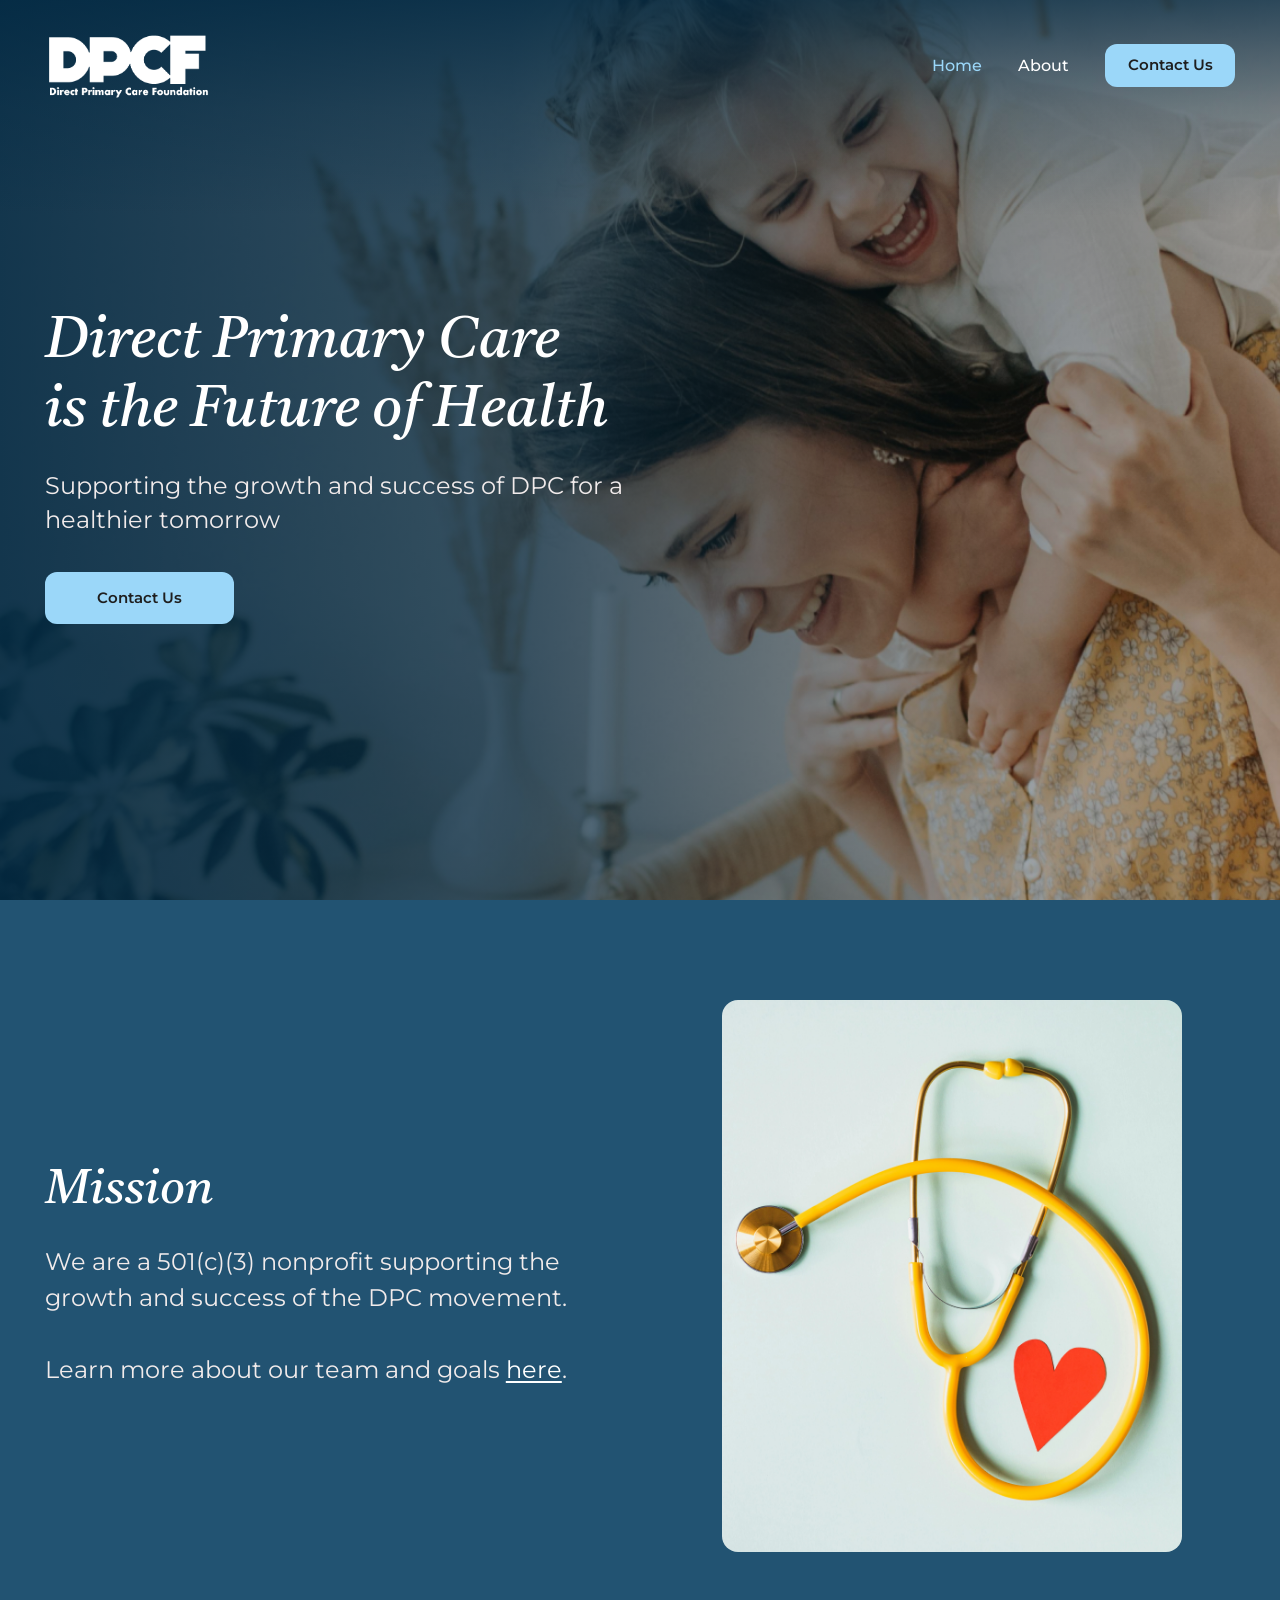
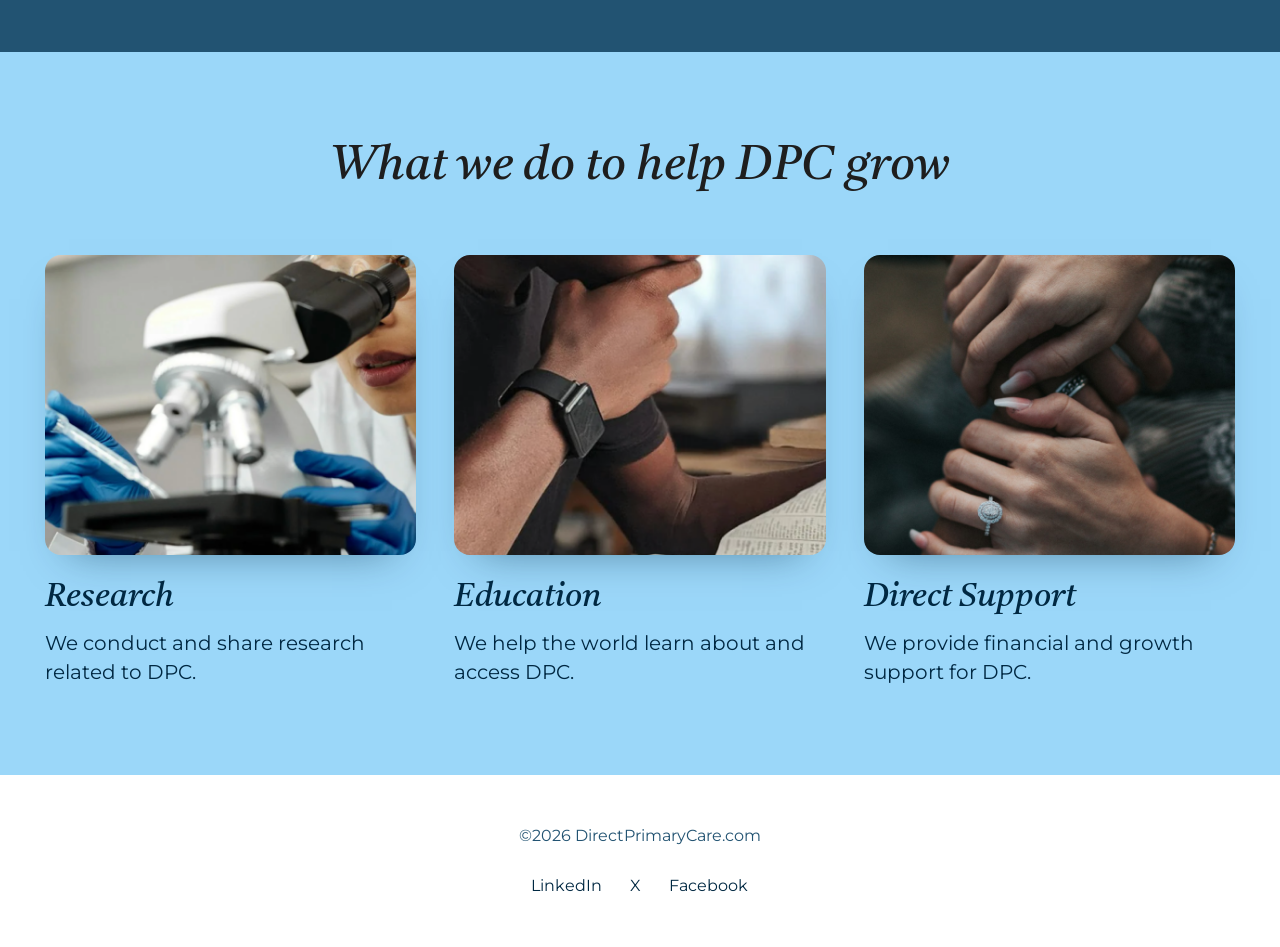
==== index.html @ 8b3974f1 "Direct Primary Care Foundation site (recreated): home + about with leadership Co-Authored-By: Claude" ====
<!DOCTYPE html>
<html lang="en">
<head>
<meta charset="utf-8" />
<meta name="viewport" content="width=device-width, initial-scale=1" />
<title>Direct Primary Care Foundation</title>
<meta name="description" content="The Direct Primary Care Foundation is a 501(c)(3) nonprofit supporting the growth and success of the DPC movement through research, education, and direct support." />
<link rel="icon" type="image/png" href="images/favicon.png" />
<link rel="apple-touch-icon" href="images/favicon.png" />
<link rel="preconnect" href="https://fonts.googleapis.com" />
<link rel="preconnect" href="https://fonts.gstatic.com" crossorigin />
<link href="https://fonts.googleapis.com/css2?family=Castoro:ital@0;1&family=Montserrat:ital,wght@0,300;0,400;0,500;0,600;0,700;1,400&display=swap" rel="stylesheet" />
<link rel="stylesheet" href="styles.css" />
<script>document.documentElement.classList.add('js');</script>
</head>
<body>

<!-- ============================================================ HERO + NAV -->
<section class="hero is-home">
  <header class="nav">
    <div class="container nav-inner">
      <a href="index.html" class="brand" aria-label="Direct Primary Care Foundation home">
        <img src="images/logo-white.png" alt="Direct Primary Care Foundation" />
      </a>
      <nav class="nav-menu" aria-label="Primary">
        <a href="index.html" class="nav-link current">Home</a>
        <a href="about.html" class="nav-link">About</a>
        <a href="mailto:hello@directprimarycare.com" class="button is-small">Contact Us</a>
      </nav>
    </div>
  </header>

  <div class="container" id="top">
    <div class="hero-wrap">
      <h1 class="reveal">Direct Primary Care is the Future of Health</h1>
      <p class="hero-desc reveal">Supporting the growth and success of DPC for a healthier tomorrow</p>
      <a href="mailto:hello@directprimarycare.com" class="button reveal">Contact Us</a>
    </div>
  </div>
</section>

<!-- ============================================================ MISSION -->
<section class="mission" id="mission">
  <div class="container mission-wrap">
    <div class="mission-grid">
      <div class="mission-copy">
        <h2 class="reveal">Mission</h2>
        <p class="reveal">We are a 501(c)(3) nonprofit supporting the growth and success of the DPC movement.<br /><br />Learn more about our team and goals <a href="about.html" class="link">here</a>.</p>
      </div>
      <div class="mission-img-wrap reveal">
        <img src="images/mission-stethoscope.png" alt="A colorful stethoscope arranged around a red paper heart" />
      </div>
    </div>
  </div>
</section>

<!-- ============================================================ WHAT WE DO -->
<section class="wedo">
  <div class="container wedo-wrap">
    <div class="wedo-title reveal">
      <h2>What we do to help DPC grow</h2>
    </div>
    <div class="wedo-grid">
      <article class="card reveal">
        <div class="card-img"><img src="images/card-research.png" alt="A researcher looking through a microscope" /></div>
        <div class="card-body">
          <h3>Research</h3>
          <p>We conduct and share research related to DPC.</p>
        </div>
      </article>
      <article class="card reveal">
        <div class="card-img"><img src="images/card-education.png" alt="Education in direct primary care" /></div>
        <div class="card-body">
          <h3>Education</h3>
          <p>We help the world learn about and access DPC.</p>
        </div>
      </article>
      <article class="card reveal">
        <div class="card-img"><img src="images/card-direct-support.png" alt="Direct support for DPC physicians" /></div>
        <div class="card-body">
          <h3>Direct Support</h3>
          <p>We provide financial and growth support for DPC.</p>
        </div>
      </article>
    </div>
  </div>
</section>

<!-- ============================================================ FOOTER -->
<footer class="footer">
  <div class="container footer-wrap">
    <div class="footer-copy">&copy;<span class="year">2026</span> DirectPrimaryCare.com</div>
    <nav class="footer-menu" aria-label="Social">
      <a href="https://linkedin.com/company/dpcfoundation" target="_blank" rel="noopener" class="footer-link">LinkedIn</a>
      <a href="https://x.com/DPCFoundation" target="_blank" rel="noopener" class="footer-link">X</a>
      <a href="https://www.facebook.com/directprimarycarefoundation" target="_blank" rel="noopener" class="footer-link">Facebook</a>
    </nav>
  </div>
</footer>

<script src="site.js"></script>
</body>
</html>
---- styles.css ----
/* ============================================================
   Direct Primary Care Foundation — shared stylesheet
   Faithful recreation of the original directprimarycare.com.
   Brand palette + Castoro/Montserrat type from the original.
   ============================================================ */
:root {
  --black:      #1e1e1e;
  --blue-shade: #225372;  /* mission section */
  --navy:       #002842;  /* "light-blue" in original: text & links */
  --sky-blue:   #9bd7f9;  /* buttons & section backgrounds */
  --tertiary:   #e7f6ff;  /* pale blue leadership section */
  --white:      #f1ebeb;  /* warm off-white */

  --font-heading: 'Castoro', Georgia, 'Times New Roman', serif;
  --font-body: 'Montserrat', system-ui, -apple-system, 'Segoe UI', Arial, sans-serif;

  --container: 81.25rem;  /* 1300px */
}

*, *::before, *::after { box-sizing: border-box; }
html { -webkit-text-size-adjust: 100%; scroll-behavior: smooth; }
@media (prefers-reduced-motion: reduce) { html { scroll-behavior: auto; } }
body {
  margin: 0;
  font-family: var(--font-body);
  color: var(--navy);
  background: #fff;
  font-size: 1rem;
  line-height: 1.6;
  -webkit-font-smoothing: antialiased;
}
h1, h2, h3 {
  font-family: var(--font-heading);
  font-style: italic;
  font-weight: 400;
  margin: 0;
  line-height: 1.15;
  text-wrap: balance;
}
p { margin: 0; }
img { display: block; max-width: 100%; }
a { color: inherit; text-decoration: none; }
:focus-visible { outline: 3px solid var(--sky-blue); outline-offset: 3px; border-radius: 4px; }

.container { width: 93%; max-width: var(--container); margin-inline: auto; }

/* ---------------- Buttons ---------------- */
.button {
  display: inline-block;
  background: var(--sky-blue);
  color: var(--black);
  font-family: var(--font-body);
  font-size: .95rem;
  font-weight: 600;
  text-align: center;
  border-radius: .75rem;
  padding: .85rem 3.25rem;
  transition: background-color .25s ease, transform .2s ease;
}
.button:hover { background: var(--white); transform: translateY(-2px); }
.button.is-small { padding: .6rem 1.4rem; }

/* ============================================================ NAV */
.nav { position: absolute; top: 0; left: 0; right: 0; z-index: 20; }
.nav-inner {
  display: flex; align-items: center; justify-content: space-between;
  gap: 1.5rem; padding-top: 2rem; padding-bottom: 1rem;
}
.brand img { width: 168px; height: auto; }
.nav-menu { display: flex; align-items: center; gap: 2.25rem; }
.nav-link { color: #fff; font-size: 1rem; font-weight: 500; transition: color .25s ease; }
.nav-link:hover, .nav-link.current { color: var(--sky-blue); }
@media (max-width: 600px) {
  .brand img { width: 132px; }
  .nav-menu { gap: 1.1rem; }
  .nav-link { font-size: .9rem; }
  .nav .button { padding: .55rem 1.1rem; }
}

/* ============================================================ HERO (shared) */
.hero {
  position: relative;
  min-height: 100vh;
  background-position: 72% center;
  background-repeat: no-repeat;
  background-size: cover;
  overflow: hidden;
  display: flex;
  align-items: center;
}
/* Navy scrims: a top band keeps the white logo/nav legible, a left wash
   keeps the headline legible over the photo. */
.hero::before {
  content: "";
  position: absolute; inset: 0;
  background:
    linear-gradient(180deg,
      rgba(0,40,66,.72) 0%,
      rgba(0,40,66,.28) 12%,
      rgba(0,40,66,0) 24%),
    linear-gradient(90deg,
      rgba(0,40,66,.88) 0%,
      rgba(0,40,66,.66) 40%,
      rgba(0,40,66,.22) 68%,
      rgba(0,40,66,0) 100%);
}
.hero .container { position: relative; z-index: 2; }
.hero-wrap { padding-top: 9rem; padding-bottom: 7rem; max-width: 52rem; }
.hero h1 { color: #fff; font-size: clamp(2.4rem, 6vw, 3.625rem); line-height: 1.18; }
.hero-desc {
  color: var(--white);
  font-size: clamp(1.15rem, 2.2vw, 1.5rem);
  line-height: 1.4;
  margin-top: 1.5rem;
  max-width: 40rem;
}
.hero-wrap .button { margin-top: 2.25rem; }

/* Home hero photo */
.hero.is-home { background-image: url("images/hero.png"); }

/* About hero photo — shorter subpage hero over a darker image */
.hero.is-about {
  background-image: url("images/about-hero.png");
  min-height: 68vh;
  background-position: 60% center;
}
.hero.is-about::before {
  background:
    linear-gradient(180deg, rgba(0,40,66,.60) 0%, rgba(0,40,66,.2) 14%, rgba(0,40,66,0) 26%),
    linear-gradient(90deg, rgba(0,40,66,.80) 0%, rgba(0,40,66,.55) 45%, rgba(0,40,66,.2) 75%, rgba(0,40,66,0) 100%);
}
.hero.is-about .hero-wrap { max-width: 40rem; }

/* ============================================================ MISSION (home) */
.mission { background: var(--blue-shade); color: #fff; }
.mission-wrap { padding-block: clamp(3.5rem, 8vw, 6.25rem); }
.mission-grid {
  display: grid; grid-template-columns: 1fr 1fr;
  gap: clamp(2rem, 5vw, 3.5rem); align-items: center;
}
.mission h2 { color: #fff; font-size: clamp(2.1rem, 4vw, 3rem); }
.mission-copy p {
  color: var(--white);
  font-size: clamp(1.15rem, 2vw, 1.5rem);
  line-height: 1.5;
  margin-top: 1.5rem;
}
.mission-copy a.link { color: #fff; text-decoration: underline; text-underline-offset: 3px; }
.mission-copy a.link:hover { color: var(--sky-blue); }
.mission-img-wrap { display: flex; justify-content: center; }
.mission-img-wrap img { width: 100%; max-width: 460px; height: auto; border-radius: 1rem; }
@media (max-width: 820px) {
  .mission-grid { grid-template-columns: 1fr; }
  .mission-img-wrap { order: -1; }
  .mission-img-wrap img { max-width: 360px; }
}

/* ============================================================ WHAT WE DO (home) */
.wedo { background: var(--sky-blue); }
.wedo-wrap { padding-block: clamp(3.5rem, 7vw, 5.5rem); }
.wedo-title { text-align: center; margin-bottom: clamp(2.5rem, 5vw, 3.75rem); }
.wedo-title h2 { color: var(--black); font-size: clamp(2rem, 4vw, 3rem); }
.wedo-grid { display: grid; grid-template-columns: repeat(3, 1fr); gap: clamp(1.75rem, 3vw, 2.5rem); }
.card { display: flex; flex-direction: column; gap: 1.5rem; }
.card-img {
  overflow: hidden; border-radius: 1rem; height: 300px;
  box-shadow: 0 20px 40px -24px rgba(0,40,66,.5);
}
.card-img img { width: 100%; height: 100%; object-fit: cover; }
.card-body { display: flex; flex-direction: column; gap: .75rem; }
.card-body h3 { color: var(--navy); font-size: clamp(1.6rem, 2.6vw, 2.125rem); }
.card-body p { color: var(--navy); font-size: clamp(1.05rem, 1.8vw, 1.25rem); line-height: 1.45; }
@media (max-width: 860px) { .wedo-grid { grid-template-columns: 1fr; max-width: 460px; margin-inline: auto; } }

/* ============================================================ ABOUT: Team & Goals */
.about-goals { background: var(--sky-blue); }
.about-goals-wrap { padding-block: clamp(3.5rem, 8vw, 6.25rem); }
.about-grid {
  display: grid; grid-template-columns: 1fr 1fr;
  gap: clamp(2.5rem, 5vw, 4.5rem);
}
.about-card { text-align: center; display: flex; flex-direction: column; align-items: center; gap: 1rem; padding-inline: clamp(0rem, 3vw, 3.5rem); }
.about-card h3 { color: var(--navy); font-size: clamp(1.9rem, 3vw, 2.4rem); }
.about-card p { color: var(--navy); font-size: clamp(1.1rem, 1.9vw, 1.35rem); line-height: 1.5; max-width: 30rem; }
@media (max-width: 720px) { .about-grid { grid-template-columns: 1fr; gap: 3rem; } }

/* ============================================================ ABOUT: Leadership */
.leadership { background: var(--tertiary); }
.leadership-wrap { padding-block: clamp(3.5rem, 7vw, 5.5rem); }
.leadership-title { text-align: center; margin-bottom: clamp(2.5rem, 5vw, 3.5rem); }
.leadership-title h2 { color: var(--black); font-size: clamp(2rem, 4vw, 3rem); }
.leadership-grid { display: grid; grid-template-columns: repeat(3, 1fr); gap: clamp(1.75rem, 3vw, 3rem); }
.leader { display: flex; flex-direction: column; gap: 1.25rem; }
.leader-img {
  overflow: hidden; border-radius: 1rem; aspect-ratio: 1 / 1;
  background: #fff; box-shadow: 0 20px 40px -24px rgba(0,40,66,.5);
}
.leader-img img { width: 100%; height: 100%; object-fit: cover; object-position: center top; }
.leader-body { display: flex; flex-direction: column; gap: .35rem; }
.leader-body h3 { color: var(--navy); font-size: clamp(1.5rem, 2.4vw, 1.9rem); }
.leader-role { color: var(--blue-shade); font-weight: 600; font-size: .95rem; }
.leader-desc { color: var(--navy); font-size: 1.02rem; line-height: 1.45; }
@media (max-width: 860px) { .leadership-grid { grid-template-columns: 1fr; max-width: 380px; margin-inline: auto; } }

/* ============================================================ FOOTER */
.footer { background: #fff; }
.footer-wrap {
  padding-block: 3rem;
  display: flex; flex-direction: column; align-items: center; gap: 1.5rem;
  text-align: center;
}
.footer-copy { color: var(--blue-shade); font-size: 1rem; }
.footer-menu { display: flex; flex-wrap: wrap; justify-content: center; gap: 1.75rem; }
.footer-link { color: var(--navy); font-size: 1rem; transition: color .2s ease; }
.footer-link:hover { color: var(--blue-shade); }

/* ============================================================ REVEAL */
.js .reveal { opacity: 0; transform: translateY(20px); transition: opacity .8s ease, transform .8s ease; }
.js .reveal.in { opacity: 1; transform: none; }
@media (prefers-reduced-motion: reduce) {
  .js .reveal { opacity: 1; transform: none; transition: none; }
  .button:hover, .mission-img-wrap img { transition: none; }
}
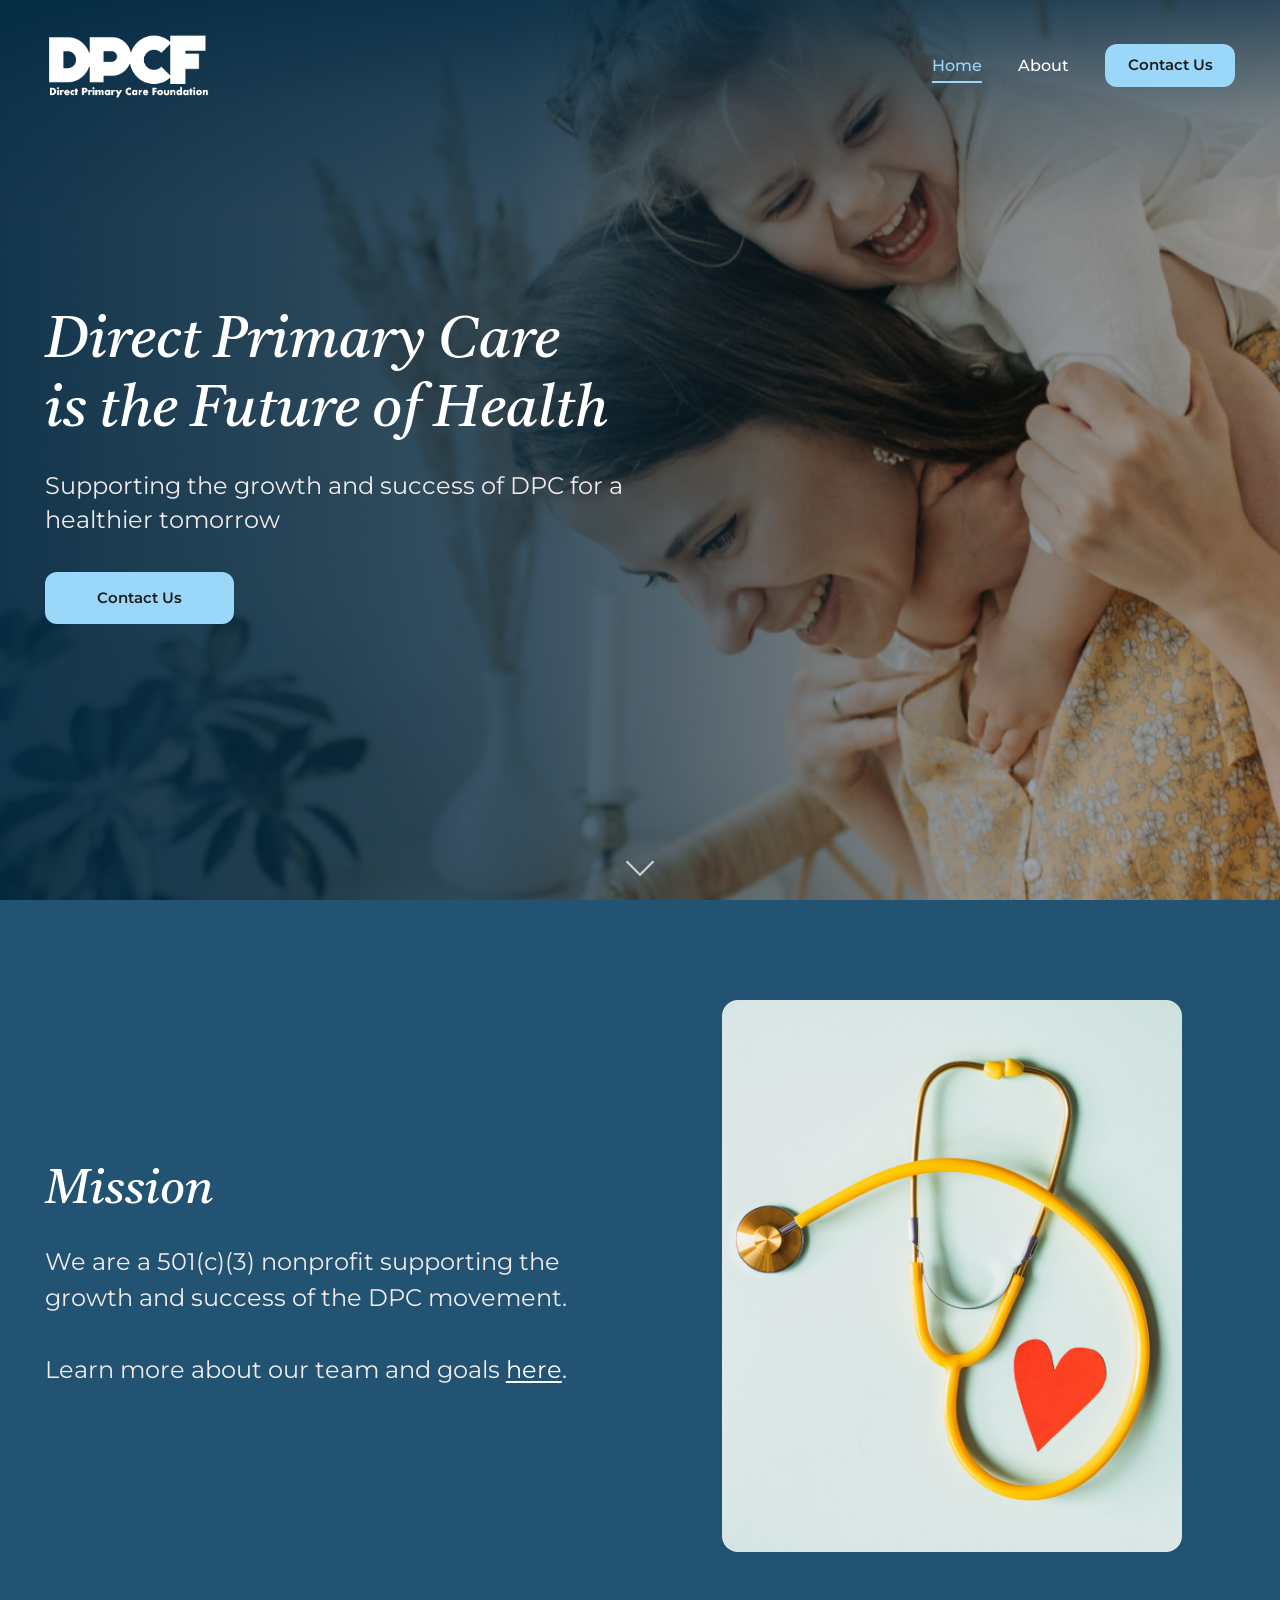
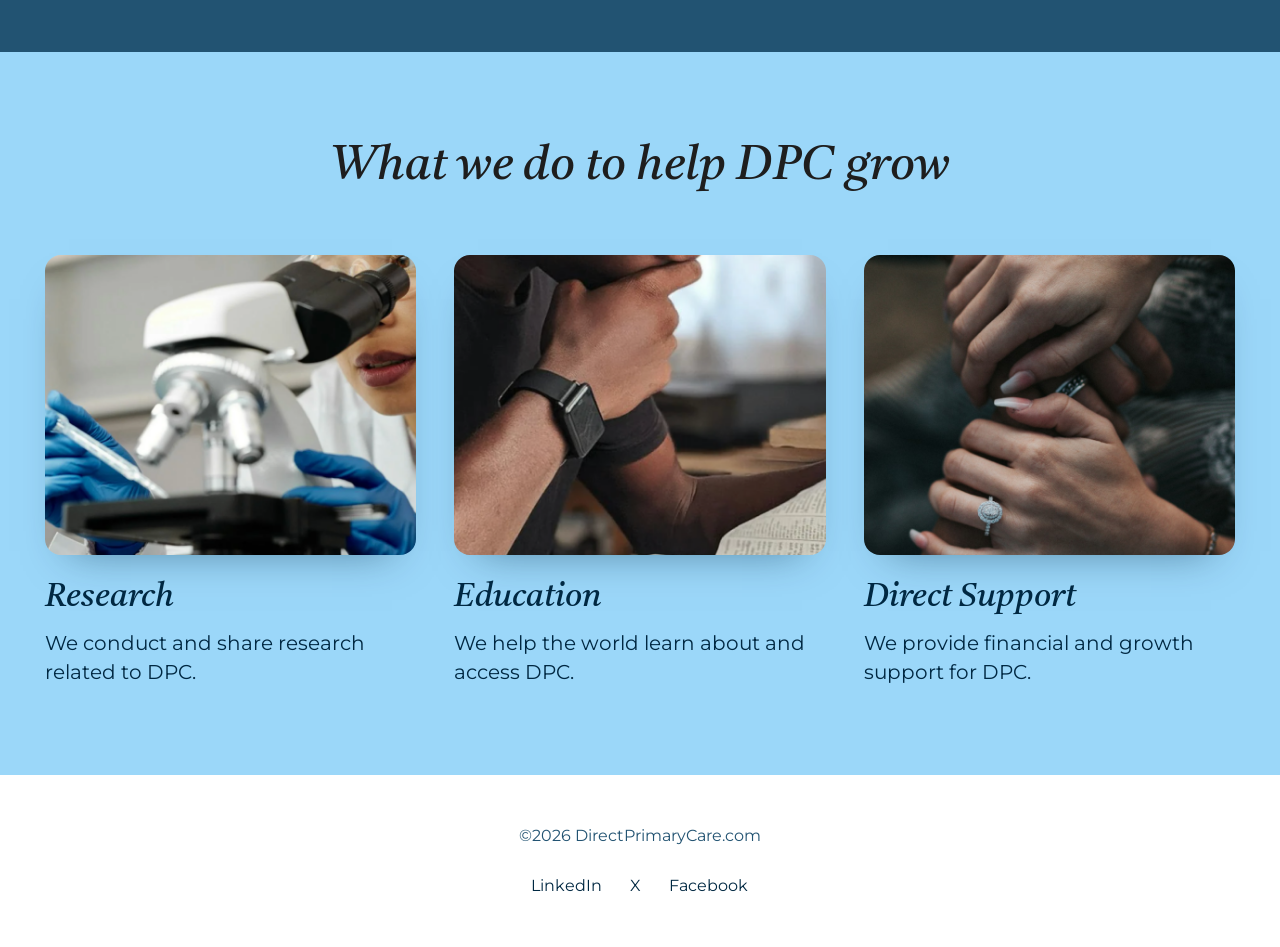
==== commit bc4a1137: "UI/UX polish: scroll-aware sticky nav, card/leader hover interactions, hero scroll cue, nav underlin" ====
--- a/index.html
+++ b/index.html
@@ -5,6 +5,19 @@
 <meta name="viewport" content="width=device-width, initial-scale=1" />
 <title>Direct Primary Care Foundation</title>
 <meta name="description" content="The Direct Primary Care Foundation is a 501(c)(3) nonprofit supporting the growth and success of the DPC movement through research, education, and direct support." />
+<link rel="canonical" href="https://dpcfoundation.org/" />
+<meta property="og:type" content="website" />
+<meta property="og:site_name" content="Direct Primary Care Foundation" />
+<meta property="og:title" content="Direct Primary Care is the Future of Health" />
+<meta property="og:description" content="A 501(c)(3) nonprofit supporting the growth and success of the DPC movement through research, education, and direct support." />
+<meta property="og:url" content="https://dpcfoundation.org/" />
+<meta property="og:image" content="https://dpcfoundation.org/images/og.png" />
+<meta property="og:image:width" content="1200" />
+<meta property="og:image:height" content="630" />
+<meta name="twitter:card" content="summary_large_image" />
+<meta name="twitter:title" content="Direct Primary Care is the Future of Health" />
+<meta name="twitter:description" content="A 501(c)(3) nonprofit supporting the growth and success of the DPC movement." />
+<meta name="twitter:image" content="https://dpcfoundation.org/images/og.png" />
 <link rel="icon" type="image/png" href="images/favicon.png" />
 <link rel="apple-touch-icon" href="images/favicon.png" />
 <link rel="preconnect" href="https://fonts.googleapis.com" />
--- a/styles.css
+++ b/styles.css
@@ -55,20 +55,42 @@
   text-align: center;
   border-radius: .75rem;
   padding: .85rem 3.25rem;
+  white-space: nowrap;
   transition: background-color .25s ease, transform .2s ease;
 }
 .button:hover { background: var(--white); transform: translateY(-2px); }
 .button.is-small { padding: .6rem 1.4rem; }
 
 /* ============================================================ NAV */
-.nav { position: absolute; top: 0; left: 0; right: 0; z-index: 20; }
+.nav {
+  position: fixed; top: 0; left: 0; right: 0; z-index: 50;
+  transition: background-color .3s ease, box-shadow .3s ease;
+}
+/* Solid navy bar appears once you scroll past the hero */
+.nav.scrolled {
+  background: rgba(0, 40, 66, 0.94);
+  backdrop-filter: saturate(1.3) blur(8px);
+  -webkit-backdrop-filter: saturate(1.3) blur(8px);
+  box-shadow: 0 10px 30px -18px rgba(0, 0, 0, 0.7);
+}
 .nav-inner {
   display: flex; align-items: center; justify-content: space-between;
   gap: 1.5rem; padding-top: 2rem; padding-bottom: 1rem;
-}
-.brand img { width: 168px; height: auto; }
+  transition: padding .3s ease;
+}
+.nav.scrolled .nav-inner { padding-top: 1rem; padding-bottom: 1rem; }
+.brand img { width: 168px; height: auto; transition: width .3s ease; }
+.nav.scrolled .brand img { width: 146px; }
 .nav-menu { display: flex; align-items: center; gap: 2.25rem; }
-.nav-link { color: #fff; font-size: 1rem; font-weight: 500; transition: color .25s ease; }
+.nav-link {
+  position: relative; color: #fff; font-size: 1rem; font-weight: 500;
+  transition: color .25s ease;
+}
+.nav-link::after {
+  content: ""; position: absolute; left: 0; right: 100%; bottom: -5px;
+  height: 2px; background: var(--sky-blue); transition: right .28s ease;
+}
+.nav-link:hover::after, .nav-link.current::after { right: 0; }
 .nav-link:hover, .nav-link.current { color: var(--sky-blue); }
 @media (max-width: 600px) {
   .brand img { width: 132px; }
@@ -116,6 +138,20 @@
 }
 .hero-wrap .button { margin-top: 2.25rem; }
 
+/* Animated scroll cue at the bottom of the hero */
+.hero::after {
+  content: ""; position: absolute; left: 50%; bottom: 28px; z-index: 2;
+  width: 20px; height: 20px; margin-left: -10px; pointer-events: none;
+  border-right: 2px solid rgba(255,255,255,.75);
+  border-bottom: 2px solid rgba(255,255,255,.75);
+  transform: rotate(45deg);
+  animation: heroCue 1.9s ease-in-out infinite;
+}
+@keyframes heroCue {
+  0%, 100% { bottom: 30px; opacity: .5; }
+  50%      { bottom: 20px; opacity: 1; }
+}
+
 /* Home hero photo */
 .hero.is-home { background-image: url("images/hero.png"); }
 
@@ -162,12 +198,16 @@
 .wedo-title { text-align: center; margin-bottom: clamp(2.5rem, 5vw, 3.75rem); }
 .wedo-title h2 { color: var(--black); font-size: clamp(2rem, 4vw, 3rem); }
 .wedo-grid { display: grid; grid-template-columns: repeat(3, 1fr); gap: clamp(1.75rem, 3vw, 2.5rem); }
-.card { display: flex; flex-direction: column; gap: 1.5rem; }
+.card { display: flex; flex-direction: column; gap: 1.5rem; transition: transform .3s ease; }
+.card:hover { transform: translateY(-6px); }
 .card-img {
   overflow: hidden; border-radius: 1rem; height: 300px;
   box-shadow: 0 20px 40px -24px rgba(0,40,66,.5);
-}
-.card-img img { width: 100%; height: 100%; object-fit: cover; }
+  transition: box-shadow .3s ease;
+}
+.card:hover .card-img { box-shadow: 0 30px 55px -26px rgba(0,40,66,.65); }
+.card-img img { width: 100%; height: 100%; object-fit: cover; transition: transform .6s cubic-bezier(.2,.7,.2,1); }
+.card:hover .card-img img { transform: scale(1.06); }
 .card-body { display: flex; flex-direction: column; gap: .75rem; }
 .card-body h3 { color: var(--navy); font-size: clamp(1.6rem, 2.6vw, 2.125rem); }
 .card-body p { color: var(--navy); font-size: clamp(1.05rem, 1.8vw, 1.25rem); line-height: 1.45; }
@@ -191,12 +231,16 @@
 .leadership-title { text-align: center; margin-bottom: clamp(2.5rem, 5vw, 3.5rem); }
 .leadership-title h2 { color: var(--black); font-size: clamp(2rem, 4vw, 3rem); }
 .leadership-grid { display: grid; grid-template-columns: repeat(3, 1fr); gap: clamp(1.75rem, 3vw, 3rem); }
-.leader { display: flex; flex-direction: column; gap: 1.25rem; }
+.leader { display: flex; flex-direction: column; gap: 1.25rem; transition: transform .3s ease; }
+.leader:hover { transform: translateY(-6px); }
 .leader-img {
   overflow: hidden; border-radius: 1rem; aspect-ratio: 1 / 1;
   background: #fff; box-shadow: 0 20px 40px -24px rgba(0,40,66,.5);
-}
-.leader-img img { width: 100%; height: 100%; object-fit: cover; object-position: center top; }
+  transition: box-shadow .3s ease;
+}
+.leader:hover .leader-img { box-shadow: 0 30px 55px -26px rgba(0,40,66,.6); }
+.leader-img img { width: 100%; height: 100%; object-fit: cover; object-position: center top; transition: transform .6s cubic-bezier(.2,.7,.2,1); }
+.leader:hover .leader-img img { transform: scale(1.05); }
 .leader-body { display: flex; flex-direction: column; gap: .35rem; }
 .leader-body h3 { color: var(--navy); font-size: clamp(1.5rem, 2.4vw, 1.9rem); }
 .leader-role { color: var(--blue-shade); font-weight: 600; font-size: .95rem; }
@@ -218,7 +262,14 @@
 /* ============================================================ REVEAL */
 .js .reveal { opacity: 0; transform: translateY(20px); transition: opacity .8s ease, transform .8s ease; }
 .js .reveal.in { opacity: 1; transform: none; }
+/* Cards/leaders animate their entrance too, but need a snappy transform for
+   the hover lift — override the slower reveal timing at higher specificity. */
+.js .card.reveal, .js .leader.reveal { transition: opacity .7s ease, transform .4s cubic-bezier(.2,.7,.2,1); }
 @media (prefers-reduced-motion: reduce) {
   .js .reveal { opacity: 1; transform: none; transition: none; }
   .button:hover, .mission-img-wrap img { transition: none; }
-}
+  .hero::after { animation: none; }
+  .card, .leader, .card-img img, .leader-img img { transition: none; }
+  .card:hover, .leader:hover { transform: none; }
+  .card:hover .card-img img, .leader:hover .leader-img img { transform: none; }
+}
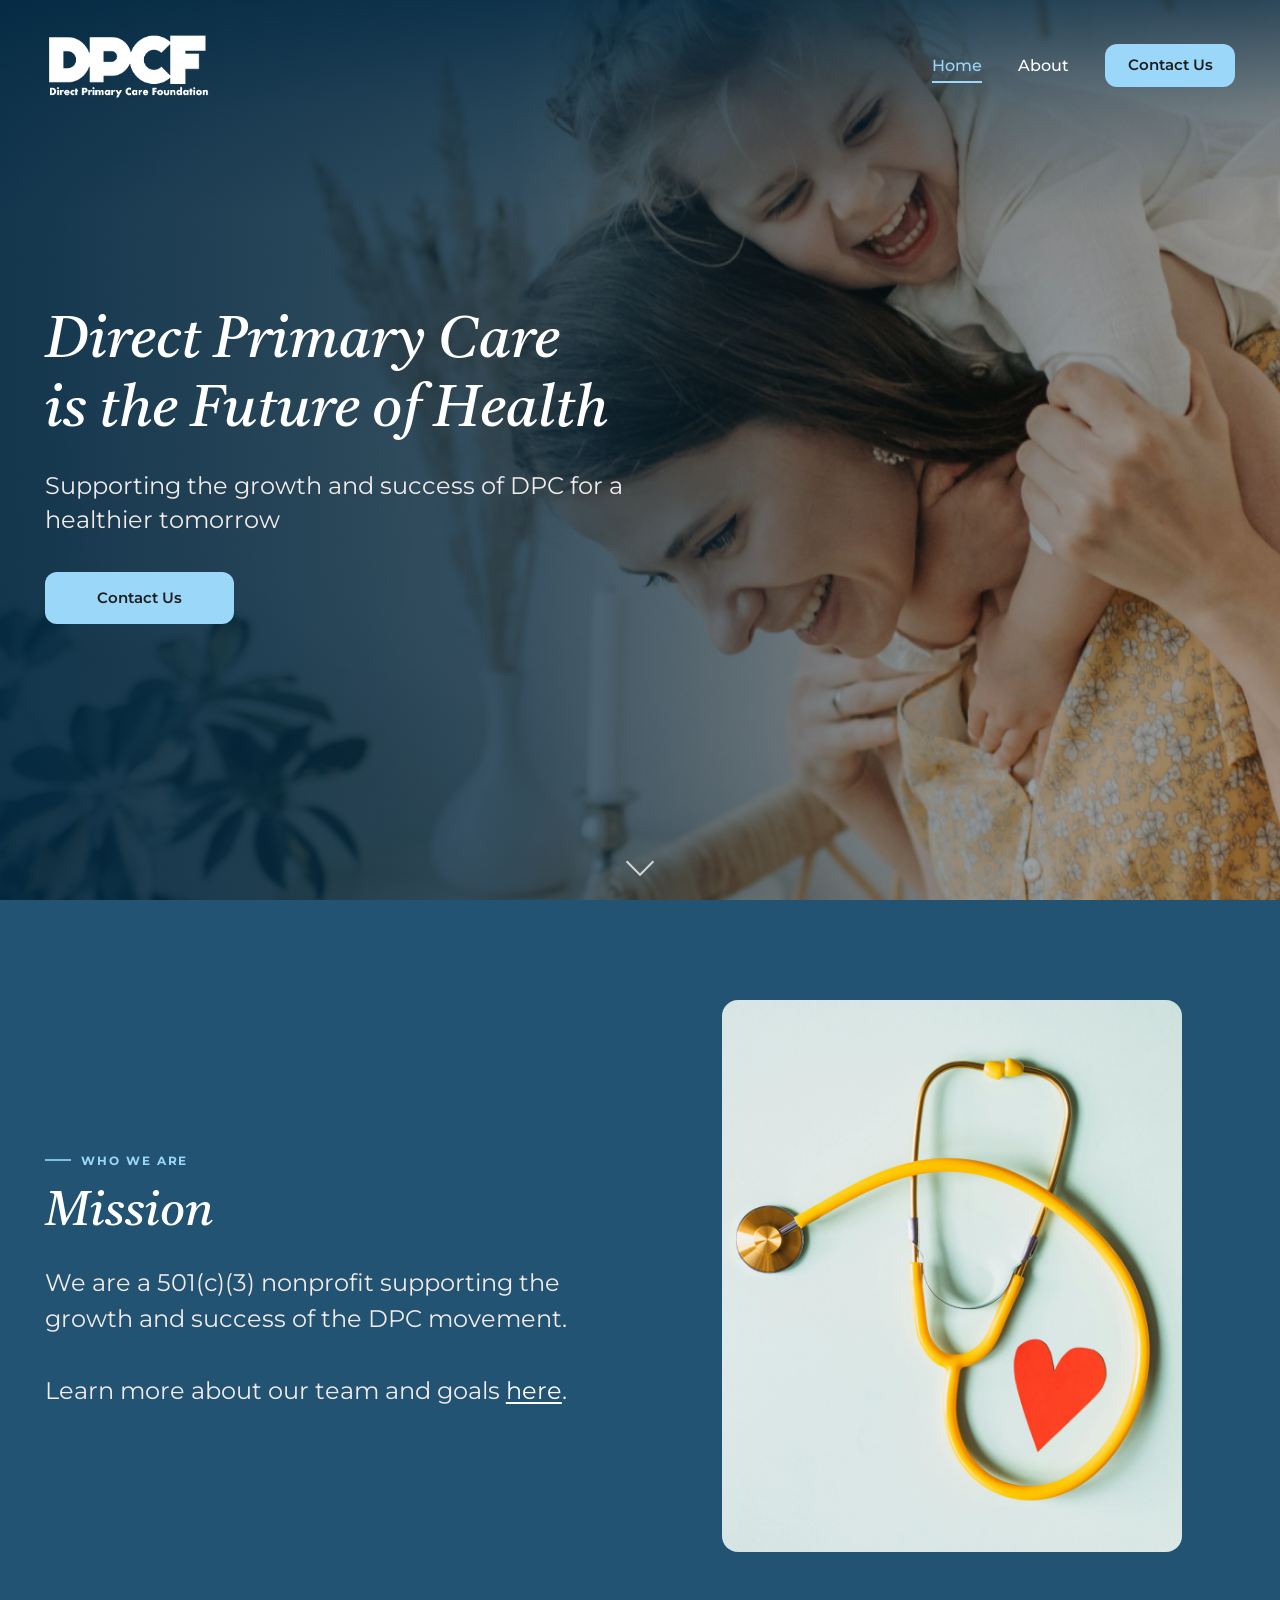
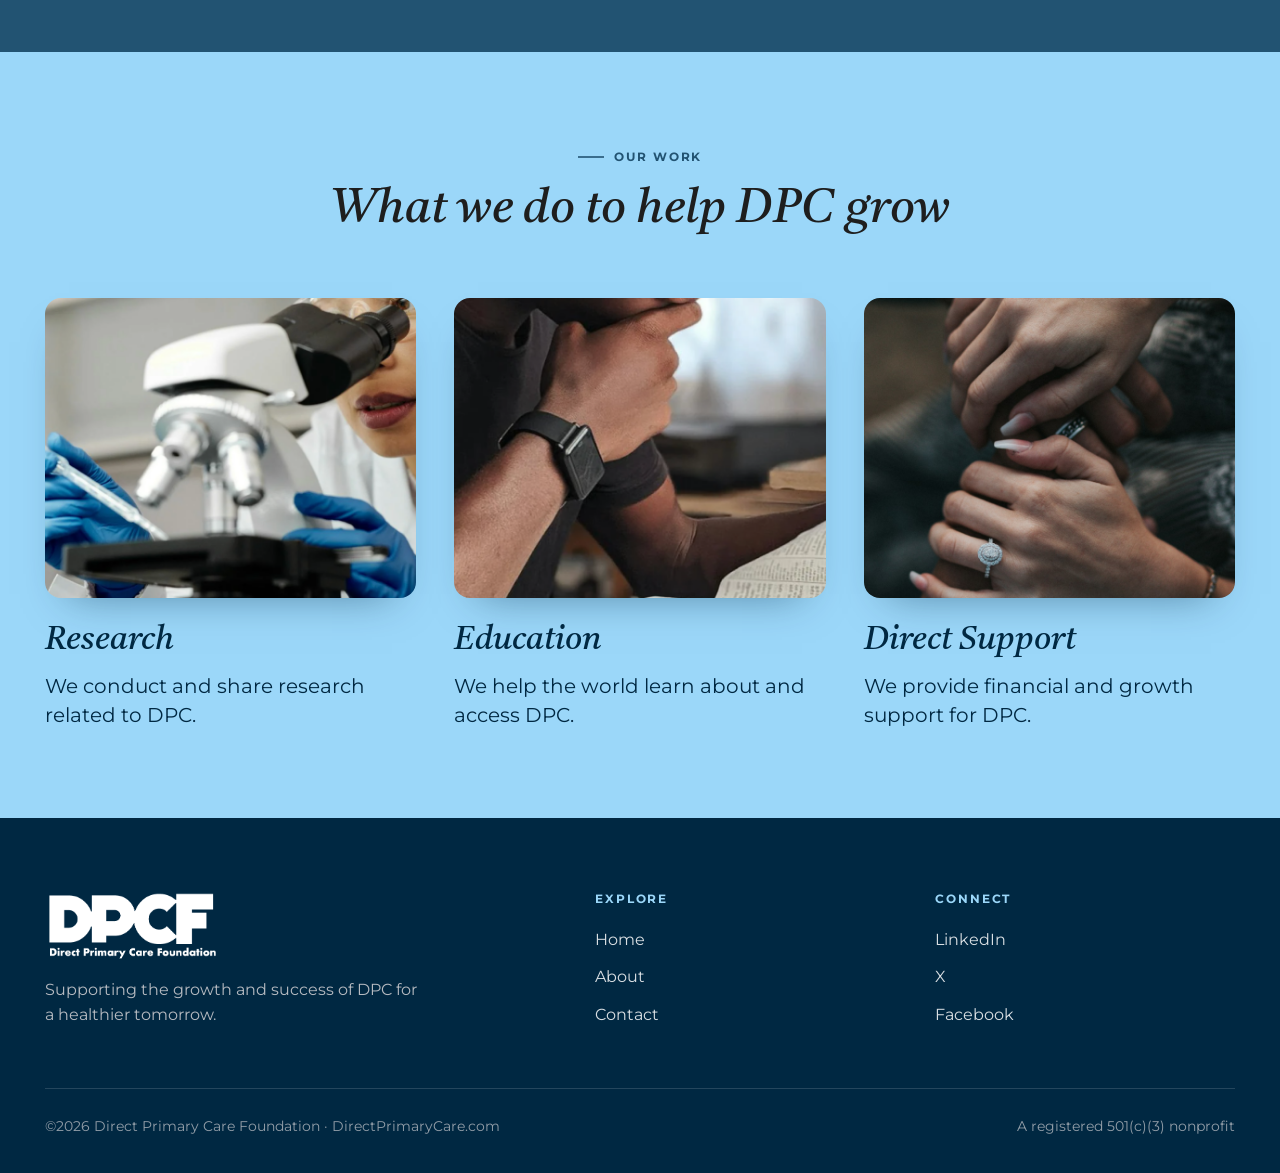
==== commit 6c54b1b3: "Visual polish: section eyebrows + redesigned navy footer (logo, tagline, columns) Co-Authored-By: Cl" ====
--- a/index.html
+++ b/index.html
@@ -57,6 +57,7 @@
   <div class="container mission-wrap">
     <div class="mission-grid">
       <div class="mission-copy">
+        <span class="eyebrow reveal">Who we are</span>
         <h2 class="reveal">Mission</h2>
         <p class="reveal">We are a 501(c)(3) nonprofit supporting the growth and success of the DPC movement.<br /><br />Learn more about our team and goals <a href="about.html" class="link">here</a>.</p>
       </div>
@@ -71,6 +72,7 @@
 <section class="wedo">
   <div class="container wedo-wrap">
     <div class="wedo-title reveal">
+      <span class="eyebrow center">Our work</span>
       <h2>What we do to help DPC grow</h2>
     </div>
     <div class="wedo-grid">
@@ -102,12 +104,28 @@
 <!-- ============================================================ FOOTER -->
 <footer class="footer">
   <div class="container footer-wrap">
-    <div class="footer-copy">&copy;<span class="year">2026</span> DirectPrimaryCare.com</div>
-    <nav class="footer-menu" aria-label="Social">
-      <a href="https://linkedin.com/company/dpcfoundation" target="_blank" rel="noopener" class="footer-link">LinkedIn</a>
-      <a href="https://x.com/DPCFoundation" target="_blank" rel="noopener" class="footer-link">X</a>
-      <a href="https://www.facebook.com/directprimarycarefoundation" target="_blank" rel="noopener" class="footer-link">Facebook</a>
-    </nav>
+    <div class="footer-top">
+      <div class="footer-brand">
+        <img src="images/logo-white.png" alt="Direct Primary Care Foundation" class="footer-logo" />
+        <p>Supporting the growth and success of DPC for a healthier tomorrow.</p>
+      </div>
+      <div class="footer-col">
+        <h4>Explore</h4>
+        <a href="index.html">Home</a>
+        <a href="about.html">About</a>
+        <a href="mailto:hello@directprimarycare.com">Contact</a>
+      </div>
+      <div class="footer-col">
+        <h4>Connect</h4>
+        <a href="https://linkedin.com/company/dpcfoundation" target="_blank" rel="noopener">LinkedIn</a>
+        <a href="https://x.com/DPCFoundation" target="_blank" rel="noopener">X</a>
+        <a href="https://www.facebook.com/directprimarycarefoundation" target="_blank" rel="noopener">Facebook</a>
+      </div>
+    </div>
+    <div class="footer-bottom">
+      <span>&copy;<span class="year">2026</span> Direct Primary Care Foundation &middot; DirectPrimaryCare.com</span>
+      <span>A registered 501(c)(3) nonprofit</span>
+    </div>
   </div>
 </footer>
 
--- a/styles.css
+++ b/styles.css
@@ -43,6 +43,18 @@
 :focus-visible { outline: 3px solid var(--sky-blue); outline-offset: 3px; border-radius: 4px; }
 
 .container { width: 93%; max-width: var(--container); margin-inline: auto; }
+
+/* ---------------- Section eyebrow (small label above a heading) ---------------- */
+.eyebrow {
+  display: inline-flex; align-items: center; gap: .65rem;
+  font-family: var(--font-body); font-size: .75rem; font-weight: 700;
+  letter-spacing: .16em; text-transform: uppercase;
+  color: var(--blue-shade); margin-bottom: 1rem;
+}
+.eyebrow::before { content: ""; width: 26px; height: 2px; background: currentColor; opacity: .8; }
+.eyebrow.center { justify-content: center; }
+/* On the dark mission ground, the eyebrow switches to sky blue */
+.mission .eyebrow { color: var(--sky-blue); }
 
 /* ---------------- Buttons ---------------- */
 .button {
@@ -216,6 +228,8 @@
 /* ============================================================ ABOUT: Team & Goals */
 .about-goals { background: var(--sky-blue); }
 .about-goals-wrap { padding-block: clamp(3.5rem, 8vw, 6.25rem); }
+.about-intro { text-align: center; max-width: 44rem; margin: 0 auto clamp(2.5rem, 5vw, 3.5rem); }
+.about-intro h2 { color: var(--navy); font-size: clamp(2rem, 4vw, 2.8rem); }
 .about-grid {
   display: grid; grid-template-columns: 1fr 1fr;
   gap: clamp(2.5rem, 5vw, 4.5rem);
@@ -248,16 +262,37 @@
 @media (max-width: 860px) { .leadership-grid { grid-template-columns: 1fr; max-width: 380px; margin-inline: auto; } }
 
 /* ============================================================ FOOTER */
-.footer { background: #fff; }
-.footer-wrap {
-  padding-block: 3rem;
-  display: flex; flex-direction: column; align-items: center; gap: 1.5rem;
-  text-align: center;
-}
-.footer-copy { color: var(--blue-shade); font-size: 1rem; }
-.footer-menu { display: flex; flex-wrap: wrap; justify-content: center; gap: 1.75rem; }
-.footer-link { color: var(--navy); font-size: 1rem; transition: color .2s ease; }
-.footer-link:hover { color: var(--blue-shade); }
+.footer { background: var(--navy); color: #fff; }
+.footer-wrap { padding-block: clamp(3rem, 6vw, 4.5rem) 2.25rem; }
+.footer-top {
+  display: grid; grid-template-columns: 1.7fr 1fr 1fr; gap: 2.5rem;
+  align-items: start;
+}
+.footer-logo { width: 176px; height: auto; }
+.footer-brand p {
+  color: rgba(241, 235, 235, 0.75); font-size: 1rem; line-height: 1.55;
+  margin-top: 1.1rem; max-width: 34ch;
+}
+.footer-col h4 {
+  font-family: var(--font-body); font-style: normal; font-size: .74rem;
+  letter-spacing: .16em; text-transform: uppercase; font-weight: 700;
+  color: var(--sky-blue); margin: 0 0 1.1rem;
+}
+.footer-col a {
+  display: block; color: rgba(255, 255, 255, 0.85); font-size: .98rem;
+  margin-bottom: .8rem; transition: color .2s ease;
+}
+.footer-col a:hover { color: var(--sky-blue); }
+.footer-bottom {
+  margin-top: clamp(2.25rem, 4vw, 3rem); padding-top: 1.6rem;
+  border-top: 1px solid rgba(255, 255, 255, 0.14);
+  display: flex; flex-wrap: wrap; justify-content: space-between; gap: .8rem;
+  color: rgba(241, 235, 235, 0.6); font-size: .88rem;
+}
+@media (max-width: 720px) {
+  .footer-top { grid-template-columns: 1fr; gap: 2rem; }
+  .footer-bottom { flex-direction: column; }
+}
 
 /* ============================================================ REVEAL */
 .js .reveal { opacity: 0; transform: translateY(20px); transition: opacity .8s ease, transform .8s ease; }
